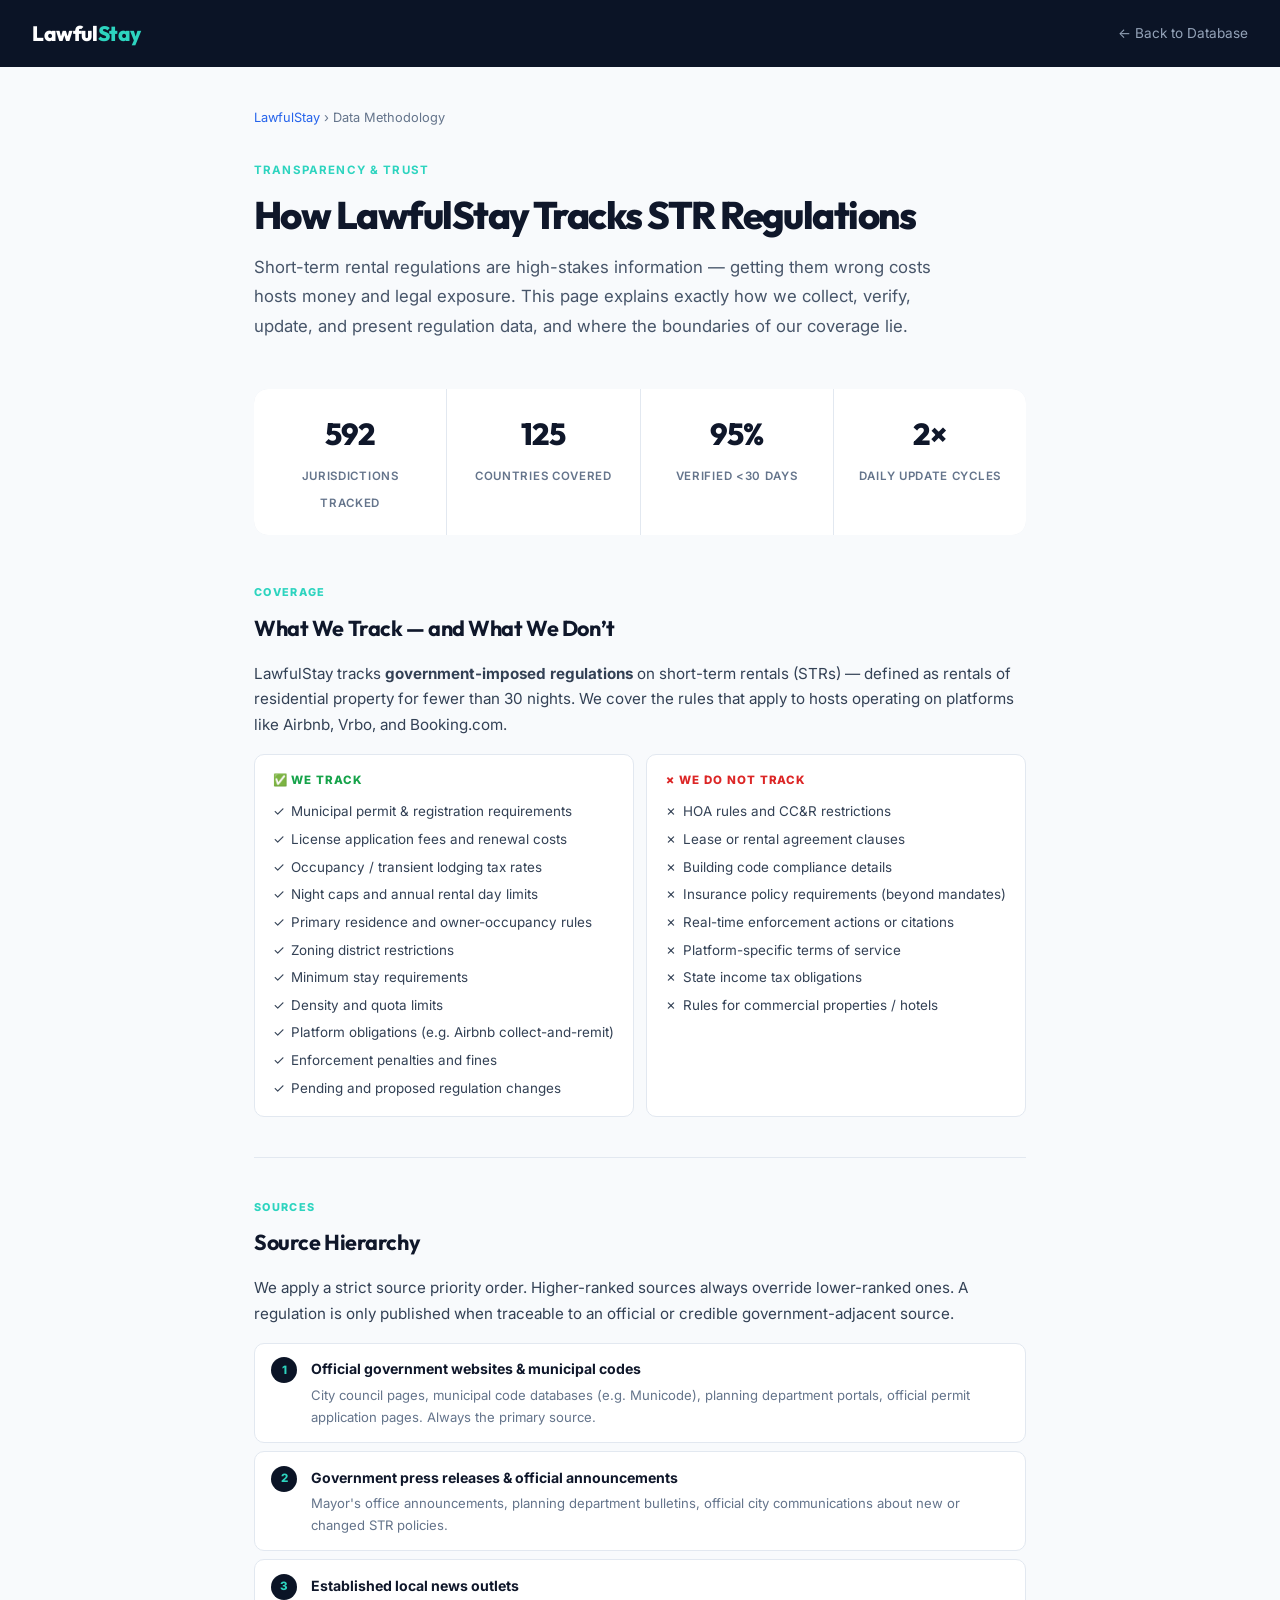
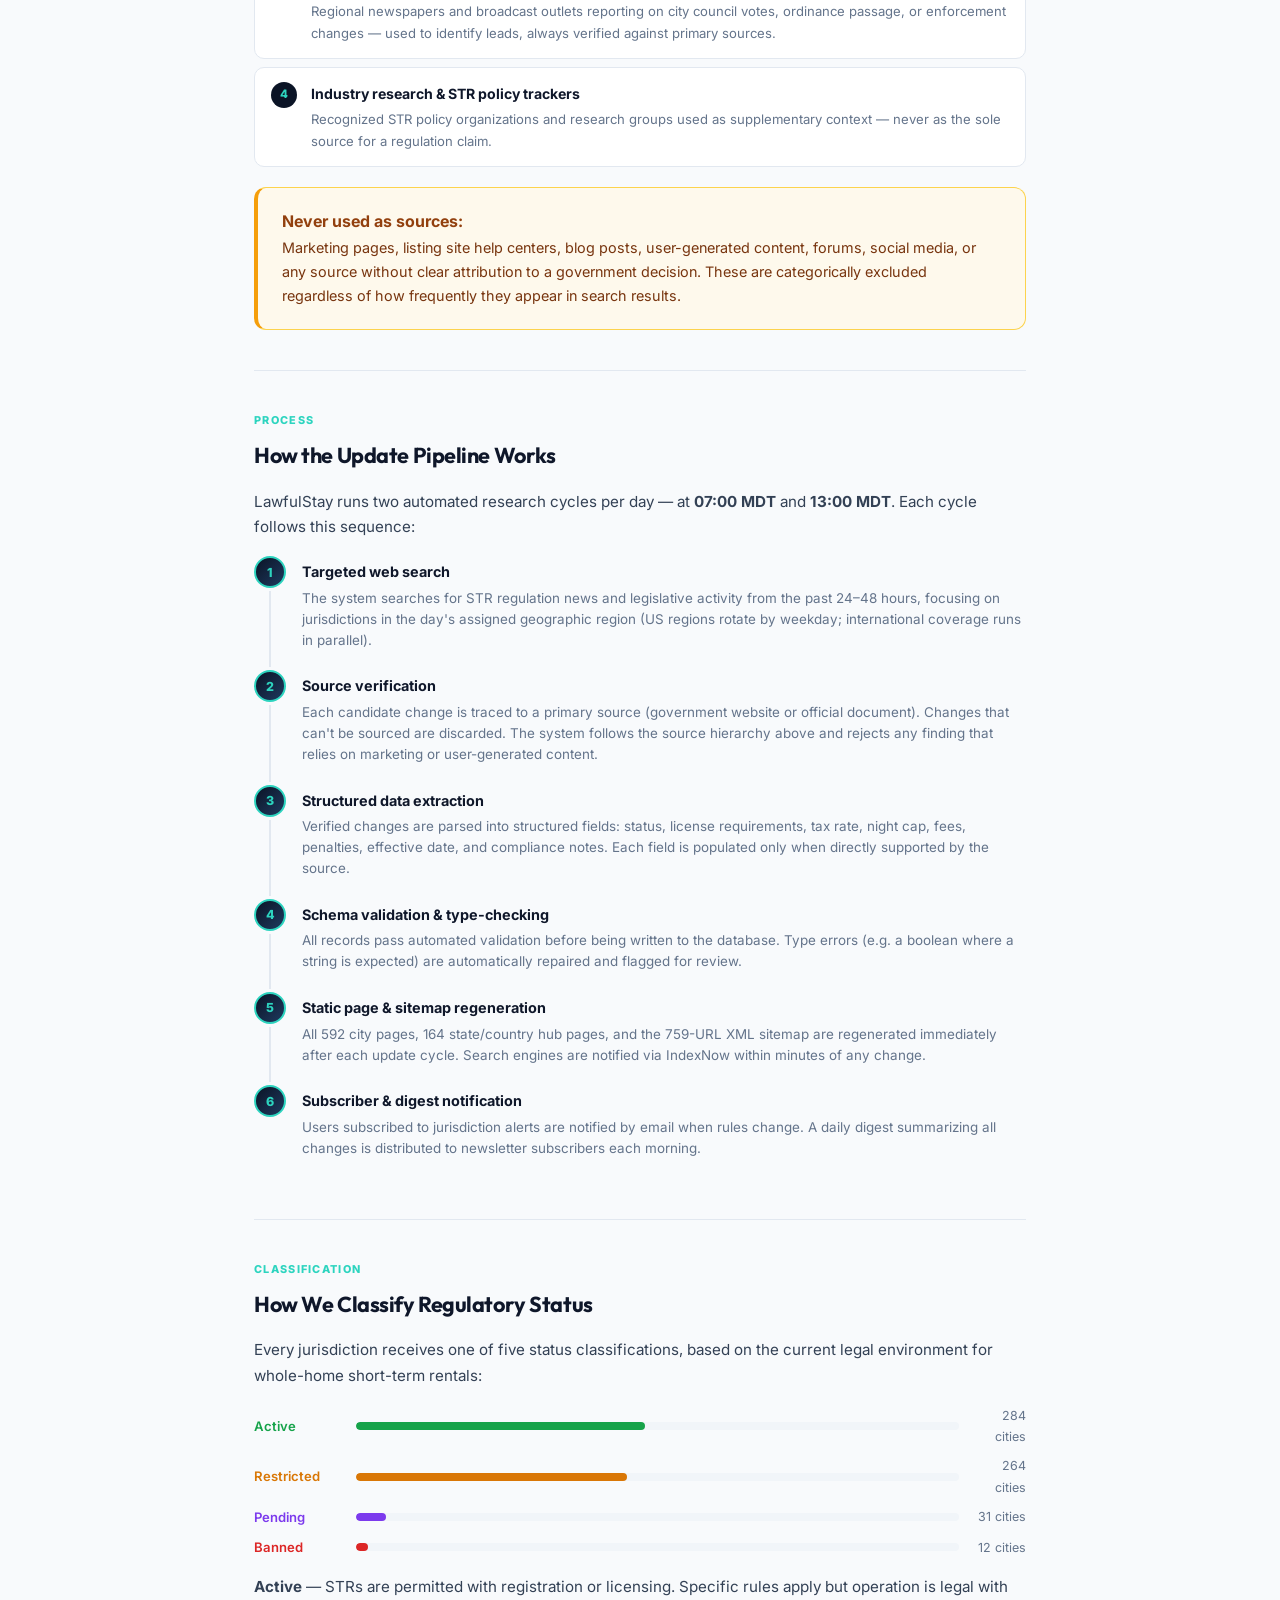
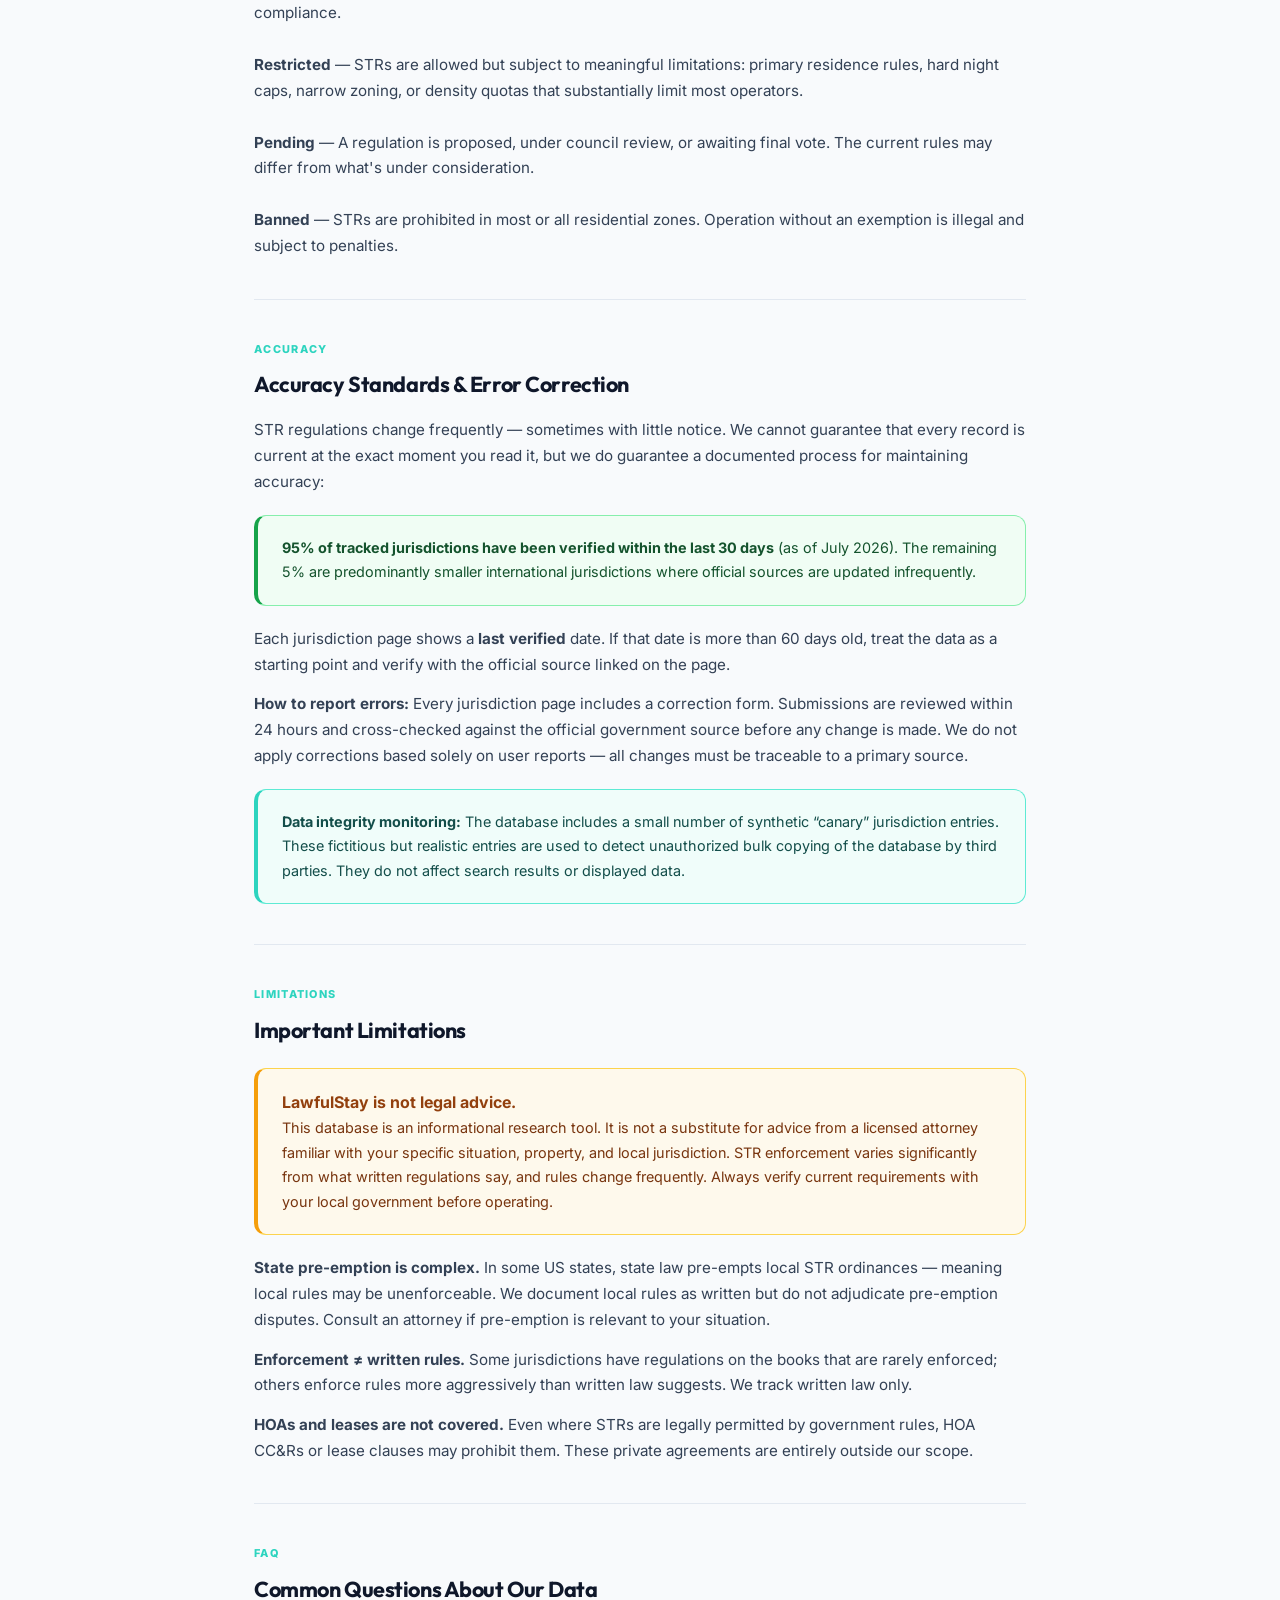
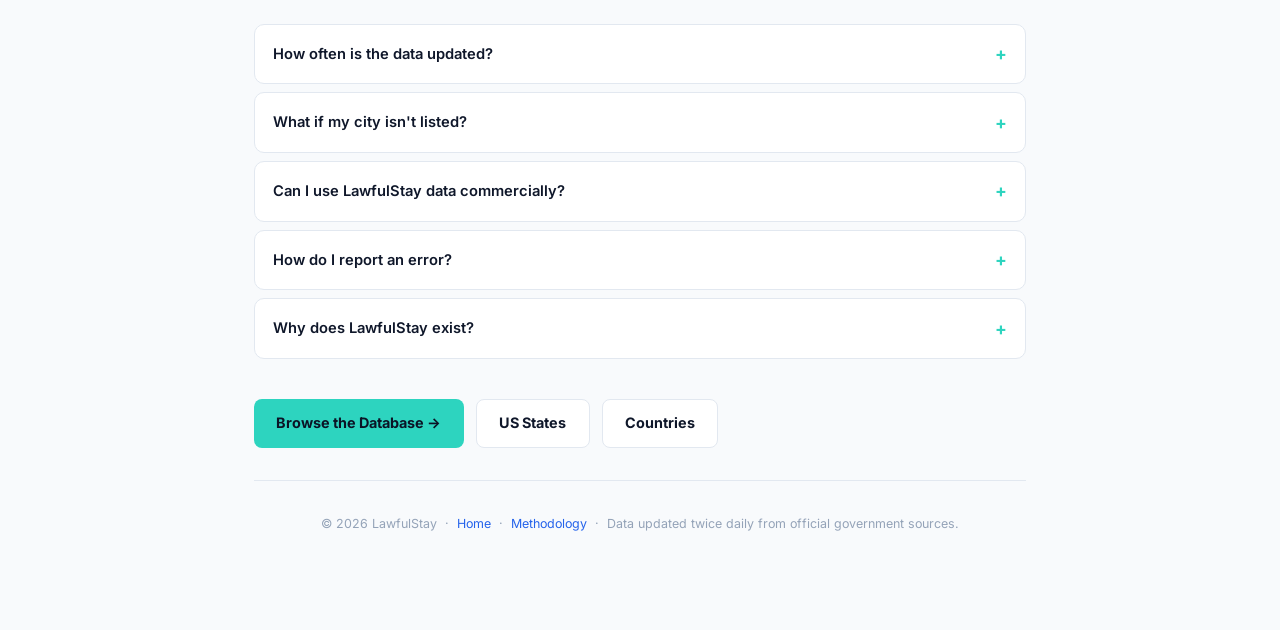
==== web/methodology/index.html @ a37d0c5f "Phase 3 E-E-A-T: /methodology/ page — source hierarchy, update pipeline, status classification, accu" ====
<!DOCTYPE html>
<html lang="en">
<head>
  <meta charset="UTF-8" />
  <meta name="viewport" content="width=device-width, initial-scale=1.0" />
  <title>Data Methodology — How LawfulStay Tracks STR Regulations | LawfulStay</title>
  <meta name="description" content="How LawfulStay collects, verifies, and maintains its short-term rental regulations database — sources, update frequency, accuracy standards, error correction, and data limitations." />
  <meta name="robots" content="index, follow" />
  <link rel="canonical" href="https://lawfulstay.com/methodology/" />
  <meta property="og:site_name" content="LawfulStay" />
  <meta property="og:title" content="Data Methodology — How LawfulStay Tracks STR Regulations" />
  <meta property="og:description" content="How LawfulStay collects, verifies, and updates STR regulation data across 592 jurisdictions worldwide." />
  <meta property="og:url" content="https://lawfulstay.com/methodology/" />
  <meta property="og:type" content="website" />
  <meta property="og:image" content="https://lawfulstay.com/og_preview_card.jpg" />
  <meta name="twitter:card" content="summary_large_image" />
  <meta name="twitter:site" content="@LawfulStay" />
  <meta name="twitter:title" content="Data Methodology — How LawfulStay Tracks STR Regulations" />
  <meta name="twitter:description" content="How LawfulStay collects, verifies, and updates STR regulation data across 592 jurisdictions worldwide." />

  <script type="application/ld+json">
  {
    "@context": "https://schema.org",
    "@graph": [
      {
        "@type": "WebPage",
        "@id": "https://lawfulstay.com/methodology/",
        "url": "https://lawfulstay.com/methodology/",
        "name": "Data Methodology — How LawfulStay Tracks STR Regulations",
        "description": "How LawfulStay collects, verifies, and maintains its short-term rental regulations database across 592+ jurisdictions worldwide.",
        "inLanguage": "en",
        "isPartOf": { "@id": "https://lawfulstay.com/#website" },
        "publisher": { "@id": "https://lawfulstay.com/#organization" },
        "breadcrumb": { "@id": "https://lawfulstay.com/methodology/#breadcrumb" },
        "about": {
          "@type": "Dataset",
          "name": "Global Short-Term Rental Regulations Database",
          "description": "Structured data covering STR permit requirements, tax rates, night caps, zoning rules, and compliance notes for 592+ jurisdictions across 125 countries.",
          "creator": { "@id": "https://lawfulstay.com/#organization" },
          "temporalCoverage": "2024/..",
          "spatialCoverage": { "@type": "Place", "name": "Worldwide" },
          "variableMeasured": [
            "STR permit requirement", "license fee", "occupancy tax rate",
            "night cap", "primary residence rule", "zoning restriction",
            "minimum stay", "platform obligation", "penalty"
          ],
          "isAccessibleForFree": true,
          "license": "https://lawfulstay.com/methodology/",
          "keywords": ["short-term rental", "STR regulations", "Airbnb rules", "vacation rental compliance", "occupancy tax"]
        }
      },
      {
        "@type": "BreadcrumbList",
        "@id": "https://lawfulstay.com/methodology/#breadcrumb",
        "itemListElement": [
          { "@type": "ListItem", "position": 1, "name": "LawfulStay", "item": "https://lawfulstay.com/" },
          { "@type": "ListItem", "position": 2, "name": "Data Methodology", "item": "https://lawfulstay.com/methodology/" }
        ]
      },
      {
        "@type": "FAQPage",
        "@id": "https://lawfulstay.com/methodology/#faq",
        "mainEntity": [
          {
            "@type": "Question",
            "name": "How often is LawfulStay data updated?",
            "acceptedAnswer": {
              "@type": "Answer",
              "text": "LawfulStay runs two automated research cycles per day (07:00 and 13:00 MDT). Each cycle scans government sources, legislative activity, and news coverage for regulation changes. As of July 2026, 95% of tracked jurisdictions have been verified within the last 30 days."
            }
          },
          {
            "@type": "Question",
            "name": "What sources does LawfulStay use?",
            "acceptedAnswer": {
              "@type": "Answer",
              "text": "LawfulStay uses a strict source hierarchy: official government websites and municipal codes first, then government press releases, then established news outlets covering local government. Marketing pages, listing sites, and user-generated content are never used as primary sources."
            }
          },
          {
            "@type": "Question",
            "name": "Is LawfulStay data legal advice?",
            "acceptedAnswer": {
              "@type": "Answer",
              "text": "No. LawfulStay provides informational research data only. It is not a substitute for legal advice. STR rules change frequently and local enforcement may differ from written regulations. Hosts should verify current rules with their local government and consult a licensed attorney for advice specific to their situation."
            }
          },
          {
            "@type": "Question",
            "name": "How do I report an error in LawfulStay data?",
            "acceptedAnswer": {
              "@type": "Answer",
              "text": "Each jurisdiction page includes a correction form. Submissions are reviewed within 24 hours. You can also email corrections directly. All corrections are cross-checked against official government sources before being applied."
            }
          }
        ]
      }
    ]
  }
  </script>

  <link rel="preconnect" href="https://fonts.googleapis.com">
  <link rel="preconnect" href="https://fonts.gstatic.com" crossorigin>
  <link href="https://fonts.googleapis.com/css2?family=Inter:wght@300;400;500;600;700&family=Outfit:wght@600;700;800&display=swap" rel="stylesheet">

  <style>
    *, *::before, *::after { box-sizing: border-box; margin: 0; padding: 0; }
    body { font-family: "Inter", -apple-system, sans-serif; background: #f8fafc; color: #0f172a; line-height: 1.7; }

    /* ── Top bar ── */
    .topbar { background: #0B1426; padding: 1rem 2rem; display: flex; align-items: center; justify-content: space-between; }
    .logo { color: #fff; font-family: "Outfit", sans-serif; font-size: 1.3rem; font-weight: 800; text-decoration: none; letter-spacing: -0.02em; }
    .logo span { color: #2DD4BF; }
    .topbar-link { color: #94a3b8; font-size: 0.85rem; text-decoration: none; transition: color .15s; }
    .topbar-link:hover { color: #2DD4BF; }

    /* ── Layout ── */
    .page { max-width: 820px; margin: 0 auto; padding: 2.5rem 1.5rem 4rem; }
    .breadcrumb { font-size: 0.8rem; color: #64748b; margin-bottom: 2rem; }
    .breadcrumb a { color: #2563eb; text-decoration: none; }
    .breadcrumb a:hover { text-decoration: underline; }

    /* ── Hero ── */
    .hero { margin-bottom: 3rem; }
    .hero-eyebrow { font-size: 0.72rem; font-weight: 700; text-transform: uppercase; letter-spacing: 0.1em; color: #2DD4BF; margin-bottom: 0.75rem; }
    .hero h1 { font-family: "Outfit", sans-serif; font-size: 2.4rem; font-weight: 800; color: #0f172a; letter-spacing: -0.04em; line-height: 1.15; margin-bottom: 1rem; }
    .hero-lead { font-size: 1.05rem; color: #475569; max-width: 680px; line-height: 1.75; }

    /* ── Stats strip ── */
    .stats-strip { display: grid; grid-template-columns: repeat(4, 1fr); gap: 1px; background: #e2e8f0; border-radius: 14px; overflow: hidden; margin-bottom: 3rem; }
    .stat-box { background: #fff; padding: 1.25rem 1rem; text-align: center; }
    .stat-num { font-family: "Outfit", sans-serif; font-size: 1.9rem; font-weight: 800; color: #0f172a; letter-spacing: -0.03em; display: block; }
    .stat-label { font-size: 0.72rem; font-weight: 600; color: #64748b; text-transform: uppercase; letter-spacing: 0.06em; margin-top: 0.2rem; }

    /* ── Sections ── */
    .section { margin-bottom: 2.5rem; }
    .section-label { font-size: 0.68rem; font-weight: 800; text-transform: uppercase; letter-spacing: 0.12em; color: #2DD4BF; margin-bottom: 0.5rem; }
    .section h2 { font-family: "Outfit", sans-serif; font-size: 1.35rem; font-weight: 700; color: #0f172a; margin-bottom: 0.9rem; letter-spacing: -0.02em; }
    .section p { color: #334155; font-size: 0.95rem; margin-bottom: 0.85rem; }
    .section p:last-child { margin-bottom: 0; }

    /* ── Source hierarchy ── */
    .source-list { list-style: none; padding: 0; margin: 1rem 0; display: flex; flex-direction: column; gap: 0.5rem; }
    .source-item { display: flex; align-items: flex-start; gap: 0.85rem; background: #fff; border: 1px solid #e2e8f0; border-radius: 10px; padding: 0.85rem 1rem; }
    .source-rank { flex-shrink: 0; width: 26px; height: 26px; border-radius: 50%; background: #0B1426; color: #2DD4BF; font-size: 0.72rem; font-weight: 800; display: flex; align-items: center; justify-content: center; }
    .source-body { flex: 1; min-width: 0; }
    .source-name { font-size: 0.88rem; font-weight: 700; color: #0f172a; }
    .source-desc { font-size: 0.82rem; color: #64748b; margin-top: 0.15rem; }

    /* ── Pipeline steps ── */
    .pipeline { display: flex; flex-direction: column; gap: 0; margin: 1rem 0; }
    .pipe-step { display: flex; gap: 1rem; }
    .pipe-spine { display: flex; flex-direction: column; align-items: center; }
    .pipe-dot { flex-shrink: 0; width: 32px; height: 32px; border-radius: 50%; background: linear-gradient(135deg, #0B1426, #1e3a5f); border: 2px solid #2DD4BF; display: flex; align-items: center; justify-content: center; font-size: 0.78rem; font-weight: 800; color: #2DD4BF; }
    .pipe-line { flex: 1; width: 2px; background: #e2e8f0; margin: 3px 0; }
    .pipe-step:last-child .pipe-line { display: none; }
    .pipe-content { padding: 0.25rem 0 1.25rem; flex: 1; }
    .pipe-title { font-size: 0.9rem; font-weight: 700; color: #0f172a; margin-bottom: 0.2rem; }
    .pipe-desc { font-size: 0.84rem; color: #64748b; line-height: 1.55; }

    /* ── Callout boxes ── */
    .callout { border-radius: 12px; padding: 1.25rem 1.5rem; margin: 1.25rem 0; }
    .callout-warn { background: #fef9ec; border: 1px solid #fcd34d; border-left: 4px solid #f59e0b; }
    .callout-warn strong { color: #92400e; }
    .callout-warn p { color: #78350f; font-size: 0.9rem; }
    .callout-info { background: #f0fdf4; border: 1px solid #86efac; border-left: 4px solid #16a34a; }
    .callout-info p { color: #14532d; font-size: 0.9rem; }
    .callout-teal { background: #f0fdfa; border: 1px solid #5eead4; border-left: 4px solid #2DD4BF; }
    .callout-teal p { color: #134e4a; font-size: 0.9rem; }

    /* ── Scope table ── */
    .scope-grid { display: grid; grid-template-columns: repeat(2, 1fr); gap: 0.75rem; margin: 1rem 0; }
    .scope-card { background: #fff; border: 1px solid #e2e8f0; border-radius: 10px; padding: 1rem 1.1rem; }
    .scope-card-title { font-size: 0.72rem; font-weight: 800; text-transform: uppercase; letter-spacing: 0.08em; margin-bottom: 0.6rem; }
    .scope-card-title.green { color: #16a34a; }
    .scope-card-title.red { color: #dc2626; }
    .scope-card ul { list-style: none; padding: 0; margin: 0; display: flex; flex-direction: column; gap: 0.3rem; }
    .scope-card li { font-size: 0.84rem; color: #334155; display: flex; align-items: flex-start; gap: 0.4rem; }
    .scope-card li::before { content: attr(data-icon); flex-shrink: 0; }

    /* ── Status distribution ── */
    .status-dist { display: flex; flex-direction: column; gap: 0.5rem; margin: 1rem 0; }
    .sd-row { display: flex; align-items: center; gap: 0.75rem; }
    .sd-label { font-size: 0.82rem; font-weight: 600; width: 90px; flex-shrink: 0; color: #334155; }
    .sd-bar-wrap { flex: 1; height: 8px; background: #f1f5f9; border-radius: 4px; overflow: hidden; }
    .sd-bar { height: 100%; border-radius: 4px; }
    .sd-count { font-size: 0.78rem; color: #64748b; width: 55px; text-align: right; flex-shrink: 0; }

    /* ── FAQ accordions ── */
    .faq-list { display: flex; flex-direction: column; gap: 0.5rem; margin-top: 1rem; }
    .faq-item { background: #fff; border: 1px solid #e2e8f0; border-radius: 10px; overflow: hidden; }
    .faq-q { font-size: 0.92rem; font-weight: 600; color: #0f172a; padding: 0.9rem 1.1rem; cursor: pointer; list-style: none; display: flex; justify-content: space-between; align-items: center; }
    .faq-q::-webkit-details-marker { display: none; }
    .faq-q::after { content: "+"; font-size: 1.1rem; color: #2DD4BF; font-weight: 700; flex-shrink: 0; margin-left: 0.75rem; }
    details[open] .faq-q::after { content: "\2212"; }
    .faq-a { font-size: 0.88rem; color: #475569; padding: 0 1.1rem 0.9rem; line-height: 1.65; }

    /* ── CTA ── */
    .cta-row { display: flex; gap: 0.75rem; margin-top: 2rem; flex-wrap: wrap; }
    .btn { display: inline-flex; align-items: center; gap: 0.4rem; font-size: 0.9rem; font-weight: 700; padding: 0.7rem 1.4rem; border-radius: 8px; text-decoration: none; transition: all .15s; }
    .btn-primary { background: #2DD4BF; color: #0B1426; }
    .btn-primary:hover { background: #22c5b0; }
    .btn-secondary { background: #fff; color: #0f172a; border: 1px solid #e2e8f0; }
    .btn-secondary:hover { border-color: #2DD4BF; color: #2DD4BF; }

    /* ── Footer ── */
    .footer { text-align: center; font-size: 0.78rem; color: #94a3b8; padding: 2rem 0; border-top: 1px solid #e2e8f0; margin-top: 2rem; }
    .footer a { color: #2563eb; text-decoration: none; }
    .footer a:hover { text-decoration: underline; }

    /* ── Divider ── */
    hr { border: none; border-top: 1px solid #e2e8f0; margin: 2.5rem 0; }

    @media (max-width: 640px) {
      .hero h1 { font-size: 1.75rem; }
      .stats-strip { grid-template-columns: repeat(2, 1fr); }
      .scope-grid { grid-template-columns: 1fr; }
    }
  </style>
</head>
<body>

  <div class="topbar">
    <a href="https://lawfulstay.com/" class="logo">Lawful<span>Stay</span></a>
    <a href="https://lawfulstay.com/" class="topbar-link">&larr; Back to Database</a>
  </div>

  <div class="page">

    <nav class="breadcrumb" aria-label="Breadcrumb">
      <a href="https://lawfulstay.com/">LawfulStay</a> &rsaquo; Data Methodology
    </nav>

    <!-- Hero -->
    <div class="hero">
      <div class="hero-eyebrow">Transparency &amp; Trust</div>
      <h1>How LawfulStay Tracks STR Regulations</h1>
      <p class="hero-lead">
        Short-term rental regulations are high-stakes information — getting them wrong costs hosts money and legal exposure.
        This page explains exactly how we collect, verify, update, and present regulation data,
        and where the boundaries of our coverage lie.
      </p>
    </div>

    <!-- Stats strip -->
    <div class="stats-strip" role="region" aria-label="Database coverage statistics">
      <div class="stat-box">
        <span class="stat-num">592</span>
        <span class="stat-label">Jurisdictions tracked</span>
      </div>
      <div class="stat-box">
        <span class="stat-num">125</span>
        <span class="stat-label">Countries covered</span>
      </div>
      <div class="stat-box">
        <span class="stat-num">95%</span>
        <span class="stat-label">Verified &lt;30 days</span>
      </div>
      <div class="stat-box">
        <span class="stat-num">2&times;</span>
        <span class="stat-label">Daily update cycles</span>
      </div>
    </div>

    <!-- 1. What we track -->
    <div class="section">
      <div class="section-label">Coverage</div>
      <h2>What We Track — and What We Don&rsquo;t</h2>
      <p>
        LawfulStay tracks <strong>government-imposed regulations</strong> on short-term rentals (STRs) —
        defined as rentals of residential property for fewer than 30 nights. We cover the rules that
        apply to hosts operating on platforms like Airbnb, Vrbo, and Booking.com.
      </p>
      <div class="scope-grid">
        <div class="scope-card">
          <div class="scope-card-title green">✅ We track</div>
          <ul>
            <li data-icon="✓">Municipal permit &amp; registration requirements</li>
            <li data-icon="✓">License application fees and renewal costs</li>
            <li data-icon="✓">Occupancy / transient lodging tax rates</li>
            <li data-icon="✓">Night caps and annual rental day limits</li>
            <li data-icon="✓">Primary residence and owner-occupancy rules</li>
            <li data-icon="✓">Zoning district restrictions</li>
            <li data-icon="✓">Minimum stay requirements</li>
            <li data-icon="✓">Density and quota limits</li>
            <li data-icon="✓">Platform obligations (e.g. Airbnb collect-and-remit)</li>
            <li data-icon="✓">Enforcement penalties and fines</li>
            <li data-icon="✓">Pending and proposed regulation changes</li>
          </ul>
        </div>
        <div class="scope-card">
          <div class="scope-card-title red">✗ We do not track</div>
          <ul>
            <li data-icon="✗">HOA rules and CC&amp;R restrictions</li>
            <li data-icon="✗">Lease or rental agreement clauses</li>
            <li data-icon="✗">Building code compliance details</li>
            <li data-icon="✗">Insurance policy requirements (beyond mandates)</li>
            <li data-icon="✗">Real-time enforcement actions or citations</li>
            <li data-icon="✗">Platform-specific terms of service</li>
            <li data-icon="✗">State income tax obligations</li>
            <li data-icon="✗">Rules for commercial properties / hotels</li>
          </ul>
        </div>
      </div>
    </div>

    <hr />

    <!-- 2. Source hierarchy -->
    <div class="section">
      <div class="section-label">Sources</div>
      <h2>Source Hierarchy</h2>
      <p>
        We apply a strict source priority order. Higher-ranked sources always override lower-ranked ones.
        A regulation is only published when traceable to an official or credible government-adjacent source.
      </p>
      <ol class="source-list">
        <li class="source-item">
          <span class="source-rank">1</span>
          <div class="source-body">
            <div class="source-name">Official government websites &amp; municipal codes</div>
            <div class="source-desc">City council pages, municipal code databases (e.g. Municode), planning department portals, official permit application pages. Always the primary source.</div>
          </div>
        </li>
        <li class="source-item">
          <span class="source-rank">2</span>
          <div class="source-body">
            <div class="source-name">Government press releases &amp; official announcements</div>
            <div class="source-desc">Mayor's office announcements, planning department bulletins, official city communications about new or changed STR policies.</div>
          </div>
        </li>
        <li class="source-item">
          <span class="source-rank">3</span>
          <div class="source-body">
            <div class="source-name">Established local news outlets</div>
            <div class="source-desc">Regional newspapers and broadcast outlets reporting on city council votes, ordinance passage, or enforcement changes — used to identify leads, always verified against primary sources.</div>
          </div>
        </li>
        <li class="source-item">
          <span class="source-rank">4</span>
          <div class="source-body">
            <div class="source-name">Industry research &amp; STR policy trackers</div>
            <div class="source-desc">Recognized STR policy organizations and research groups used as supplementary context — never as the sole source for a regulation claim.</div>
          </div>
        </li>
      </ol>
      <div class="callout callout-warn">
        <strong>Never used as sources:</strong>
        <p>Marketing pages, listing site help centers, blog posts, user-generated content, forums, social media, or any source without clear attribution to a government decision. These are categorically excluded regardless of how frequently they appear in search results.</p>
      </div>
    </div>

    <hr />

    <!-- 3. Update pipeline -->
    <div class="section">
      <div class="section-label">Process</div>
      <h2>How the Update Pipeline Works</h2>
      <p>
        LawfulStay runs two automated research cycles per day — at <strong>07:00 MDT</strong> and <strong>13:00 MDT</strong>.
        Each cycle follows this sequence:
      </p>
      <div class="pipeline">
        <div class="pipe-step">
          <div class="pipe-spine">
            <div class="pipe-dot">1</div>
            <div class="pipe-line"></div>
          </div>
          <div class="pipe-content">
            <div class="pipe-title">Targeted web search</div>
            <div class="pipe-desc">The system searches for STR regulation news and legislative activity from the past 24–48 hours, focusing on jurisdictions in the day's assigned geographic region (US regions rotate by weekday; international coverage runs in parallel).</div>
          </div>
        </div>
        <div class="pipe-step">
          <div class="pipe-spine">
            <div class="pipe-dot">2</div>
            <div class="pipe-line"></div>
          </div>
          <div class="pipe-content">
            <div class="pipe-title">Source verification</div>
            <div class="pipe-desc">Each candidate change is traced to a primary source (government website or official document). Changes that can't be sourced are discarded. The system follows the source hierarchy above and rejects any finding that relies on marketing or user-generated content.</div>
          </div>
        </div>
        <div class="pipe-step">
          <div class="pipe-spine">
            <div class="pipe-dot">3</div>
            <div class="pipe-line"></div>
          </div>
          <div class="pipe-content">
            <div class="pipe-title">Structured data extraction</div>
            <div class="pipe-desc">Verified changes are parsed into structured fields: status, license requirements, tax rate, night cap, fees, penalties, effective date, and compliance notes. Each field is populated only when directly supported by the source.</div>
          </div>
        </div>
        <div class="pipe-step">
          <div class="pipe-spine">
            <div class="pipe-dot">4</div>
            <div class="pipe-line"></div>
          </div>
          <div class="pipe-content">
            <div class="pipe-title">Schema validation &amp; type-checking</div>
            <div class="pipe-desc">All records pass automated validation before being written to the database. Type errors (e.g. a boolean where a string is expected) are automatically repaired and flagged for review.</div>
          </div>
        </div>
        <div class="pipe-step">
          <div class="pipe-spine">
            <div class="pipe-dot">5</div>
            <div class="pipe-line"></div>
          </div>
          <div class="pipe-content">
            <div class="pipe-title">Static page &amp; sitemap regeneration</div>
            <div class="pipe-desc">All 592 city pages, 164 state/country hub pages, and the 759-URL XML sitemap are regenerated immediately after each update cycle. Search engines are notified via IndexNow within minutes of any change.</div>
          </div>
        </div>
        <div class="pipe-step">
          <div class="pipe-spine">
            <div class="pipe-dot">6</div>
            <div class="pipe-line"></div>
          </div>
          <div class="pipe-content">
            <div class="pipe-title">Subscriber &amp; digest notification</div>
            <div class="pipe-desc">Users subscribed to jurisdiction alerts are notified by email when rules change. A daily digest summarizing all changes is distributed to newsletter subscribers each morning.</div>
          </div>
        </div>
      </div>
    </div>

    <hr />

    <!-- 4. Status classification -->
    <div class="section">
      <div class="section-label">Classification</div>
      <h2>How We Classify Regulatory Status</h2>
      <p>
        Every jurisdiction receives one of five status classifications, based on the current legal environment
        for whole-home short-term rentals:
      </p>
      <div class="status-dist" role="list">
        <div class="sd-row" role="listitem">
          <span class="sd-label" style="color:#16a34a">Active</span>
          <div class="sd-bar-wrap"><div class="sd-bar" style="width:48%;background:#16a34a"></div></div>
          <span class="sd-count">284 cities</span>
        </div>
        <div class="sd-row" role="listitem">
          <span class="sd-label" style="color:#d97706">Restricted</span>
          <div class="sd-bar-wrap"><div class="sd-bar" style="width:45%;background:#d97706"></div></div>
          <span class="sd-count">264 cities</span>
        </div>
        <div class="sd-row" role="listitem">
          <span class="sd-label" style="color:#7c3aed">Pending</span>
          <div class="sd-bar-wrap"><div class="sd-bar" style="width:5%;background:#7c3aed"></div></div>
          <span class="sd-count">31 cities</span>
        </div>
        <div class="sd-row" role="listitem">
          <span class="sd-label" style="color:#dc2626">Banned</span>
          <div class="sd-bar-wrap"><div class="sd-bar" style="width:2%;background:#dc2626"></div></div>
          <span class="sd-count">12 cities</span>
        </div>
      </div>
      <p style="margin-top:1rem">
        <strong>Active</strong> — STRs are permitted with registration or licensing. Specific rules apply but operation is legal with compliance.<br><br>
        <strong>Restricted</strong> — STRs are allowed but subject to meaningful limitations: primary residence rules, hard night caps, narrow zoning, or density quotas that substantially limit most operators.<br><br>
        <strong>Pending</strong> — A regulation is proposed, under council review, or awaiting final vote. The current rules may differ from what's under consideration.<br><br>
        <strong>Banned</strong> — STRs are prohibited in most or all residential zones. Operation without an exemption is illegal and subject to penalties.
      </p>
    </div>

    <hr />

    <!-- 5. Accuracy & corrections -->
    <div class="section">
      <div class="section-label">Accuracy</div>
      <h2>Accuracy Standards &amp; Error Correction</h2>
      <p>
        STR regulations change frequently — sometimes with little notice. We cannot guarantee that every record
        is current at the exact moment you read it, but we do guarantee a documented process for maintaining accuracy:
      </p>
      <div class="callout callout-info">
        <p><strong>95% of tracked jurisdictions have been verified within the last 30 days</strong> (as of July 2026).
        The remaining 5% are predominantly smaller international jurisdictions where official sources are updated infrequently.</p>
      </div>
      <p>
        Each jurisdiction page shows a <strong>last verified</strong> date. If that date is more than 60 days old,
        treat the data as a starting point and verify with the official source linked on the page.
      </p>
      <p>
        <strong>How to report errors:</strong> Every jurisdiction page includes a correction form. Submissions are reviewed
        within 24 hours and cross-checked against the official government source before any change is made.
        We do not apply corrections based solely on user reports — all changes must be traceable to a primary source.
      </p>
      <div class="callout callout-teal">
        <p>
          <strong>Data integrity monitoring:</strong> The database includes a small number of synthetic
          &ldquo;canary&rdquo; jurisdiction entries. These fictitious but realistic entries are used to detect
          unauthorized bulk copying of the database by third parties. They do not affect search results or displayed data.
        </p>
      </div>
    </div>

    <hr />

    <!-- 6. Important limitations -->
    <div class="section">
      <div class="section-label">Limitations</div>
      <h2>Important Limitations</h2>
      <div class="callout callout-warn">
        <strong>LawfulStay is not legal advice.</strong>
        <p>
          This database is an informational research tool. It is not a substitute for advice from a licensed attorney
          familiar with your specific situation, property, and local jurisdiction. STR enforcement varies significantly
          from what written regulations say, and rules change frequently. Always verify current requirements with your
          local government before operating.
        </p>
      </div>
      <p>
        <strong>State pre-emption is complex.</strong> In some US states, state law pre-empts local STR ordinances —
        meaning local rules may be unenforceable. We document local rules as written but do not adjudicate pre-emption
        disputes. Consult an attorney if pre-emption is relevant to your situation.
      </p>
      <p>
        <strong>Enforcement &ne; written rules.</strong> Some jurisdictions have regulations on the books that are
        rarely enforced; others enforce rules more aggressively than written law suggests. We track written law only.
      </p>
      <p>
        <strong>HOAs and leases are not covered.</strong> Even where STRs are legally permitted by government rules,
        HOA CC&amp;Rs or lease clauses may prohibit them. These private agreements are entirely outside our scope.
      </p>
    </div>

    <hr />

    <!-- FAQ -->
    <div class="section">
      <div class="section-label">FAQ</div>
      <h2>Common Questions About Our Data</h2>
      <div class="faq-list">
        <details class="faq-item">
          <summary class="faq-q">How often is the data updated?</summary>
          <div class="faq-a">Twice daily — at 07:00 and 13:00 MDT. Each cycle targets a geographic region and scans for changes in the past 24–48 hours. As of July 2026, 95% of jurisdictions have been verified within the last 30 days.</div>
        </details>
        <details class="faq-item">
          <summary class="faq-q">What if my city isn't listed?</summary>
          <div class="faq-a">Use the "Request Location" button in the main database to submit a city for addition. We prioritize cities with active Airbnb markets and available government regulation data. Most requests are processed within one to two business days.</div>
        </details>
        <details class="faq-item">
          <summary class="faq-q">Can I use LawfulStay data commercially?</summary>
          <div class="faq-a">The database is available for personal research and non-commercial reference. Commercial reproduction, resale, or use as a data feed in another product requires a separate licensing agreement. Contact us to discuss licensing terms.</div>
        </details>
        <details class="faq-item">
          <summary class="faq-q">How do I report an error?</summary>
          <div class="faq-a">Use the correction form at the bottom of any jurisdiction page. Include a link to the official government source supporting your correction. All submissions are reviewed within 24 hours and cross-verified before any change is made.</div>
        </details>
        <details class="faq-item">
          <summary class="faq-q">Why does LawfulStay exist?</summary>
          <div class="faq-a">STR regulation data is scattered across thousands of government websites in dozens of languages, updated without notice, and frequently misreported by secondary sources. LawfulStay exists to provide a single, sourced, frequently verified reference that hosts, investors, property managers, and researchers can rely on — and to make that reference freely accessible rather than locked behind a paywall.</div>
        </details>
      </div>
    </div>

    <!-- CTA -->
    <div class="cta-row">
      <a href="https://lawfulstay.com/" class="btn btn-primary">Browse the Database &rarr;</a>
      <a href="https://lawfulstay.com/regulations/state/california/" class="btn btn-secondary">US States</a>
      <a href="https://lawfulstay.com/regulations/country/spain/" class="btn btn-secondary">Countries</a>
    </div>

    <div class="footer">
      <p>
        &copy; 2026 LawfulStay &nbsp;&middot;&nbsp;
        <a href="https://lawfulstay.com/">Home</a> &nbsp;&middot;&nbsp;
        <a href="https://lawfulstay.com/methodology/">Methodology</a> &nbsp;&middot;&nbsp;
        Data updated twice daily from official government sources.
      </p>
    </div>

  </div><!-- /page -->
</body>
</html>
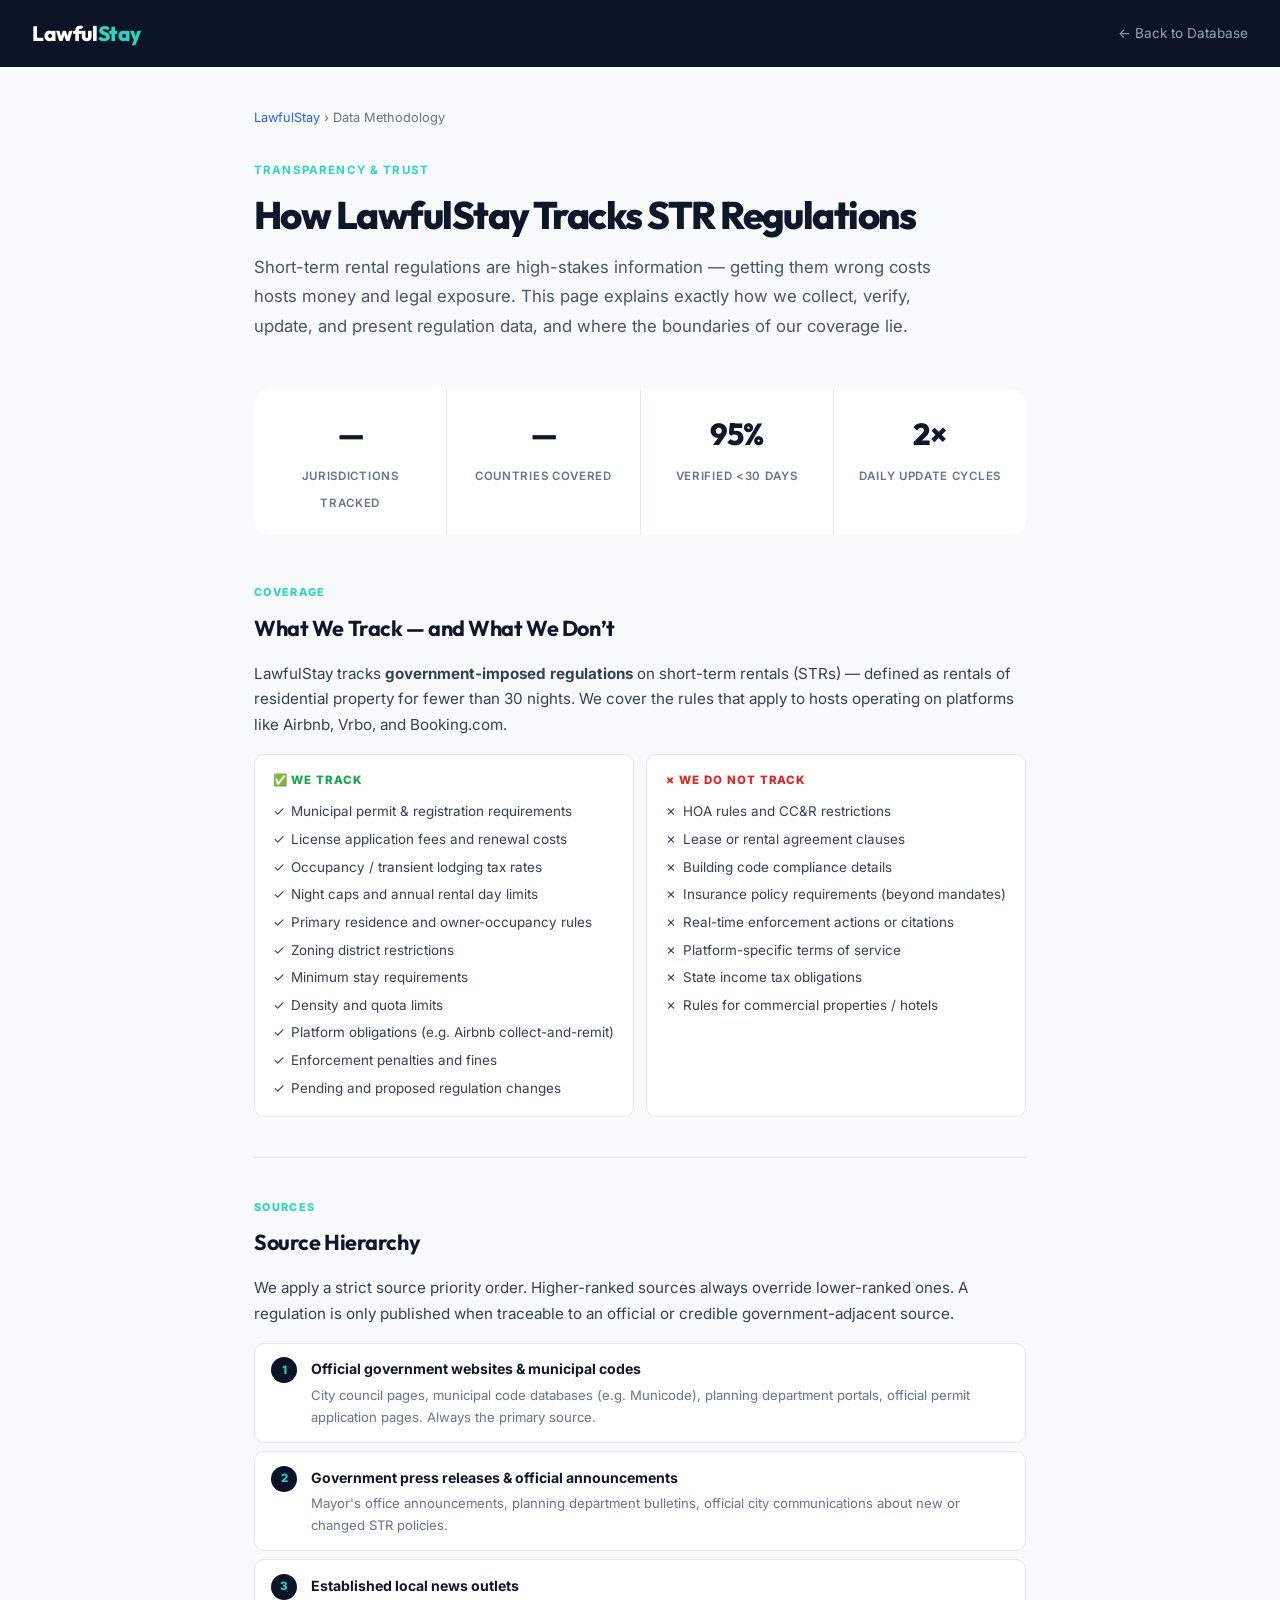
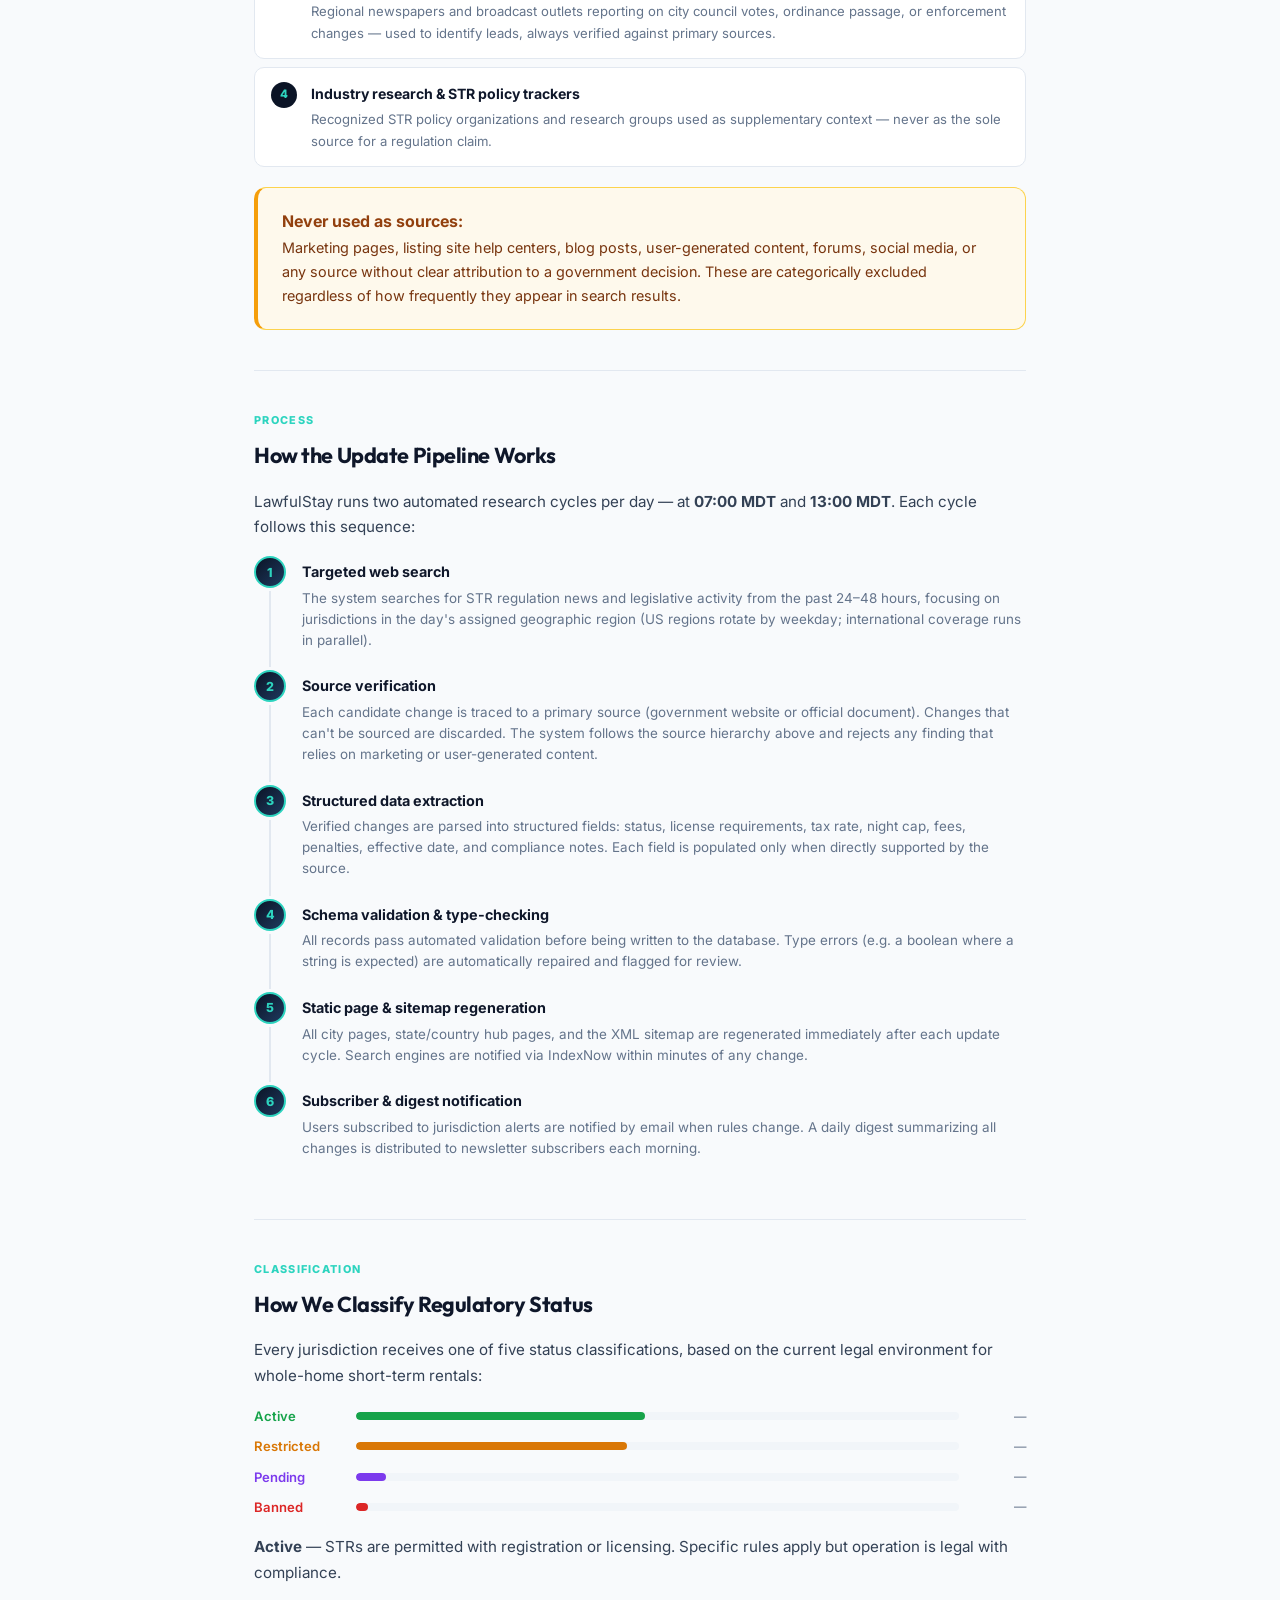
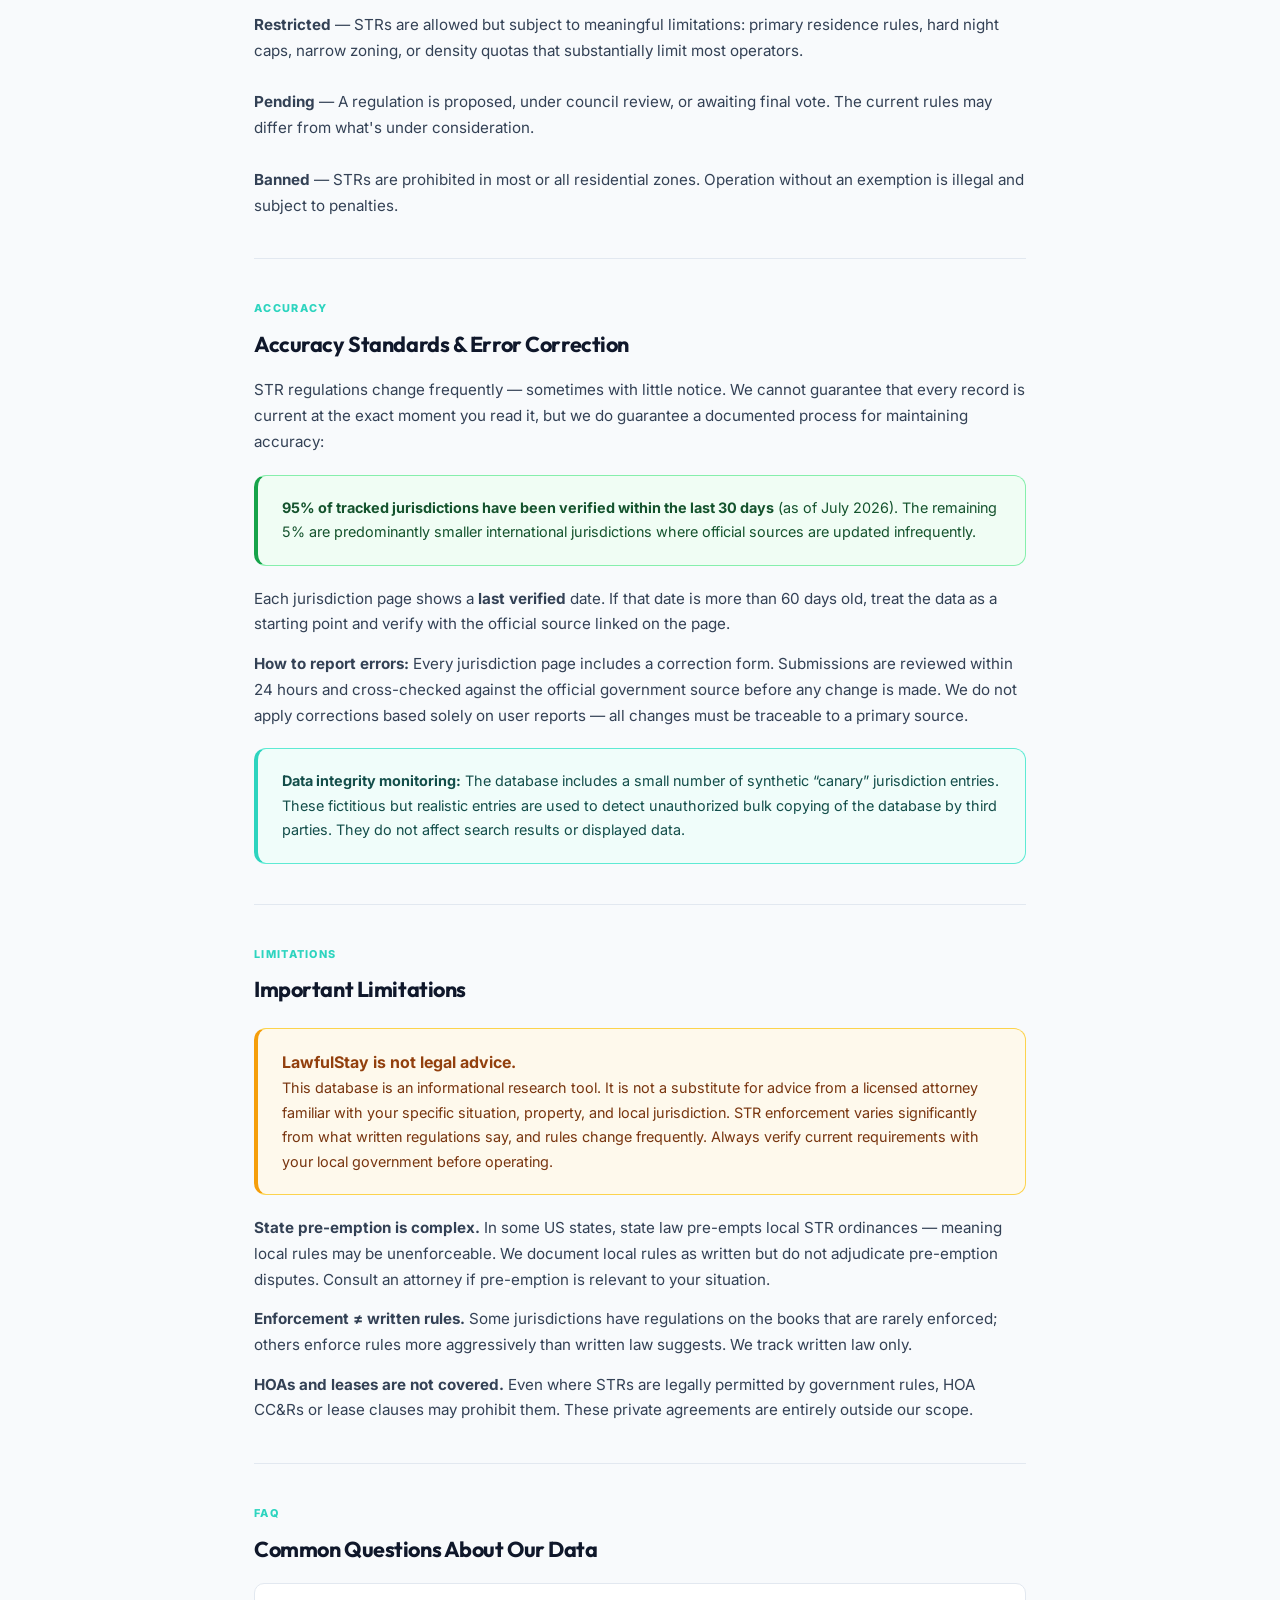
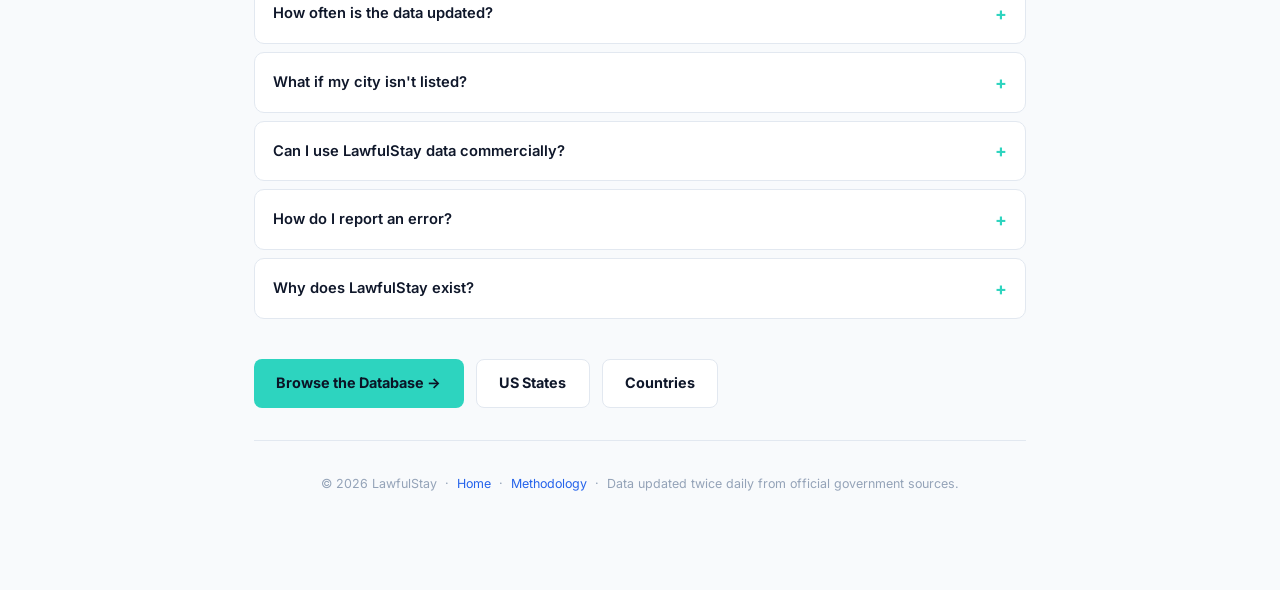
==== commit 5e86c5b4: "fix: methodology page — fix stale counts, make stats strip live via JS fetch - OG/Twitter/JSON-LD: 5" ====
--- a/web/methodology/index.html
+++ b/web/methodology/index.html
@@ -9,14 +9,14 @@
   <link rel="canonical" href="https://lawfulstay.com/methodology/" />
   <meta property="og:site_name" content="LawfulStay" />
   <meta property="og:title" content="Data Methodology — How LawfulStay Tracks STR Regulations" />
-  <meta property="og:description" content="How LawfulStay collects, verifies, and updates STR regulation data across 592 jurisdictions worldwide." />
+  <meta property="og:description" content="How LawfulStay collects, verifies, and updates STR regulation data across 700+ jurisdictions worldwide." />
   <meta property="og:url" content="https://lawfulstay.com/methodology/" />
   <meta property="og:type" content="website" />
   <meta property="og:image" content="https://lawfulstay.com/og_preview_card.jpg" />
   <meta name="twitter:card" content="summary_large_image" />
   <meta name="twitter:site" content="@LawfulStay" />
   <meta name="twitter:title" content="Data Methodology — How LawfulStay Tracks STR Regulations" />
-  <meta name="twitter:description" content="How LawfulStay collects, verifies, and updates STR regulation data across 592 jurisdictions worldwide." />
+  <meta name="twitter:description" content="How LawfulStay collects, verifies, and updates STR regulation data across 700+ jurisdictions worldwide." />
 
   <script type="application/ld+json">
   {
@@ -27,7 +27,7 @@
         "@id": "https://lawfulstay.com/methodology/",
         "url": "https://lawfulstay.com/methodology/",
         "name": "Data Methodology — How LawfulStay Tracks STR Regulations",
-        "description": "How LawfulStay collects, verifies, and maintains its short-term rental regulations database across 592+ jurisdictions worldwide.",
+        "description": "How LawfulStay collects, verifies, and maintains its short-term rental regulations database across 700+ jurisdictions worldwide.",
         "inLanguage": "en",
         "isPartOf": { "@id": "https://lawfulstay.com/#website" },
         "publisher": { "@id": "https://lawfulstay.com/#organization" },
@@ -35,7 +35,7 @@
         "about": {
           "@type": "Dataset",
           "name": "Global Short-Term Rental Regulations Database",
-          "description": "Structured data covering STR permit requirements, tax rates, night caps, zoning rules, and compliance notes for 592+ jurisdictions across 125 countries.",
+          "description": "Structured data covering STR permit requirements, tax rates, night caps, zoning rules, and compliance notes for 700+ jurisdictions across 125+ countries.",
           "creator": { "@id": "https://lawfulstay.com/#organization" },
           "temporalCoverage": "2024/..",
           "spatialCoverage": { "@type": "Place", "name": "Worldwide" },
@@ -242,14 +242,14 @@
       </p>
     </div>
 
-    <!-- Stats strip -->
+    <!-- Stats strip — numbers loaded live from /jurisdictions.json -->
     <div class="stats-strip" role="region" aria-label="Database coverage statistics">
       <div class="stat-box">
-        <span class="stat-num">592</span>
+        <span class="stat-num" id="meth-juris-count">—</span>
         <span class="stat-label">Jurisdictions tracked</span>
       </div>
       <div class="stat-box">
-        <span class="stat-num">125</span>
+        <span class="stat-num" id="meth-country-count">—</span>
         <span class="stat-label">Countries covered</span>
       </div>
       <div class="stat-box">
@@ -261,6 +261,14 @@
         <span class="stat-label">Daily update cycles</span>
       </div>
     </div>
+    <script>
+      fetch('/jurisdictions.json').then(r=>r.json()).then(d=>{
+        const list = d.jurisdictions || [];
+        document.getElementById('meth-juris-count').textContent = list.length;
+        const countries = new Set(list.map(j=>j.country).filter(Boolean));
+        document.getElementById('meth-country-count').textContent = countries.size + '+';
+      }).catch(()=>{});
+    </script>
 
     <!-- 1. What we track -->
     <div class="section">
@@ -408,7 +416,7 @@
           </div>
           <div class="pipe-content">
             <div class="pipe-title">Static page &amp; sitemap regeneration</div>
-            <div class="pipe-desc">All 592 city pages, 164 state/country hub pages, and the 759-URL XML sitemap are regenerated immediately after each update cycle. Search engines are notified via IndexNow within minutes of any change.</div>
+            <div class="pipe-desc">All city pages, state/country hub pages, and the XML sitemap are regenerated immediately after each update cycle. Search engines are notified via IndexNow within minutes of any change.</div>
           </div>
         </div>
         <div class="pipe-step">
@@ -434,28 +442,41 @@
         Every jurisdiction receives one of five status classifications, based on the current legal environment
         for whole-home short-term rentals:
       </p>
-      <div class="status-dist" role="list">
+      <div class="status-dist" role="list" id="meth-status-dist">
         <div class="sd-row" role="listitem">
           <span class="sd-label" style="color:#16a34a">Active</span>
-          <div class="sd-bar-wrap"><div class="sd-bar" style="width:48%;background:#16a34a"></div></div>
-          <span class="sd-count">284 cities</span>
+          <div class="sd-bar-wrap"><div class="sd-bar" id="bar-active" style="width:48%;background:#16a34a"></div></div>
+          <span class="sd-count" id="cnt-active">—</span>
         </div>
         <div class="sd-row" role="listitem">
           <span class="sd-label" style="color:#d97706">Restricted</span>
-          <div class="sd-bar-wrap"><div class="sd-bar" style="width:45%;background:#d97706"></div></div>
-          <span class="sd-count">264 cities</span>
+          <div class="sd-bar-wrap"><div class="sd-bar" id="bar-restricted" style="width:45%;background:#d97706"></div></div>
+          <span class="sd-count" id="cnt-restricted">—</span>
         </div>
         <div class="sd-row" role="listitem">
           <span class="sd-label" style="color:#7c3aed">Pending</span>
-          <div class="sd-bar-wrap"><div class="sd-bar" style="width:5%;background:#7c3aed"></div></div>
-          <span class="sd-count">31 cities</span>
+          <div class="sd-bar-wrap"><div class="sd-bar" id="bar-pending" style="width:5%;background:#7c3aed"></div></div>
+          <span class="sd-count" id="cnt-pending">—</span>
         </div>
         <div class="sd-row" role="listitem">
           <span class="sd-label" style="color:#dc2626">Banned</span>
-          <div class="sd-bar-wrap"><div class="sd-bar" style="width:2%;background:#dc2626"></div></div>
-          <span class="sd-count">12 cities</span>
-        </div>
-      </div>
+          <div class="sd-bar-wrap"><div class="sd-bar" id="bar-banned" style="width:2%;background:#dc2626"></div></div>
+          <span class="sd-count" id="cnt-banned">—</span>
+        </div>
+      </div>
+      <script>
+        fetch('/jurisdictions.json').then(r=>r.json()).then(d=>{
+          const list = d.jurisdictions || [];
+          const counts = {active:0, restricted:0, pending:0, banned:0};
+          list.forEach(j=>{ const s=(j.status||'').toLowerCase(); if(counts[s]!==undefined) counts[s]++; });
+          const total = list.length || 1;
+          ['active','restricted','pending','banned'].forEach(s=>{
+            const pct = Math.max(2, Math.round(counts[s]/total*100));
+            document.getElementById('cnt-'+s).textContent = counts[s]+' cities';
+            document.getElementById('bar-'+s).style.width = pct+'%';
+          });
+        }).catch(()=>{});
+      </script>
       <p style="margin-top:1rem">
         <strong>Active</strong> — STRs are permitted with registration or licensing. Specific rules apply but operation is legal with compliance.<br><br>
         <strong>Restricted</strong> — STRs are allowed but subject to meaningful limitations: primary residence rules, hard night caps, narrow zoning, or density quotas that substantially limit most operators.<br><br>
